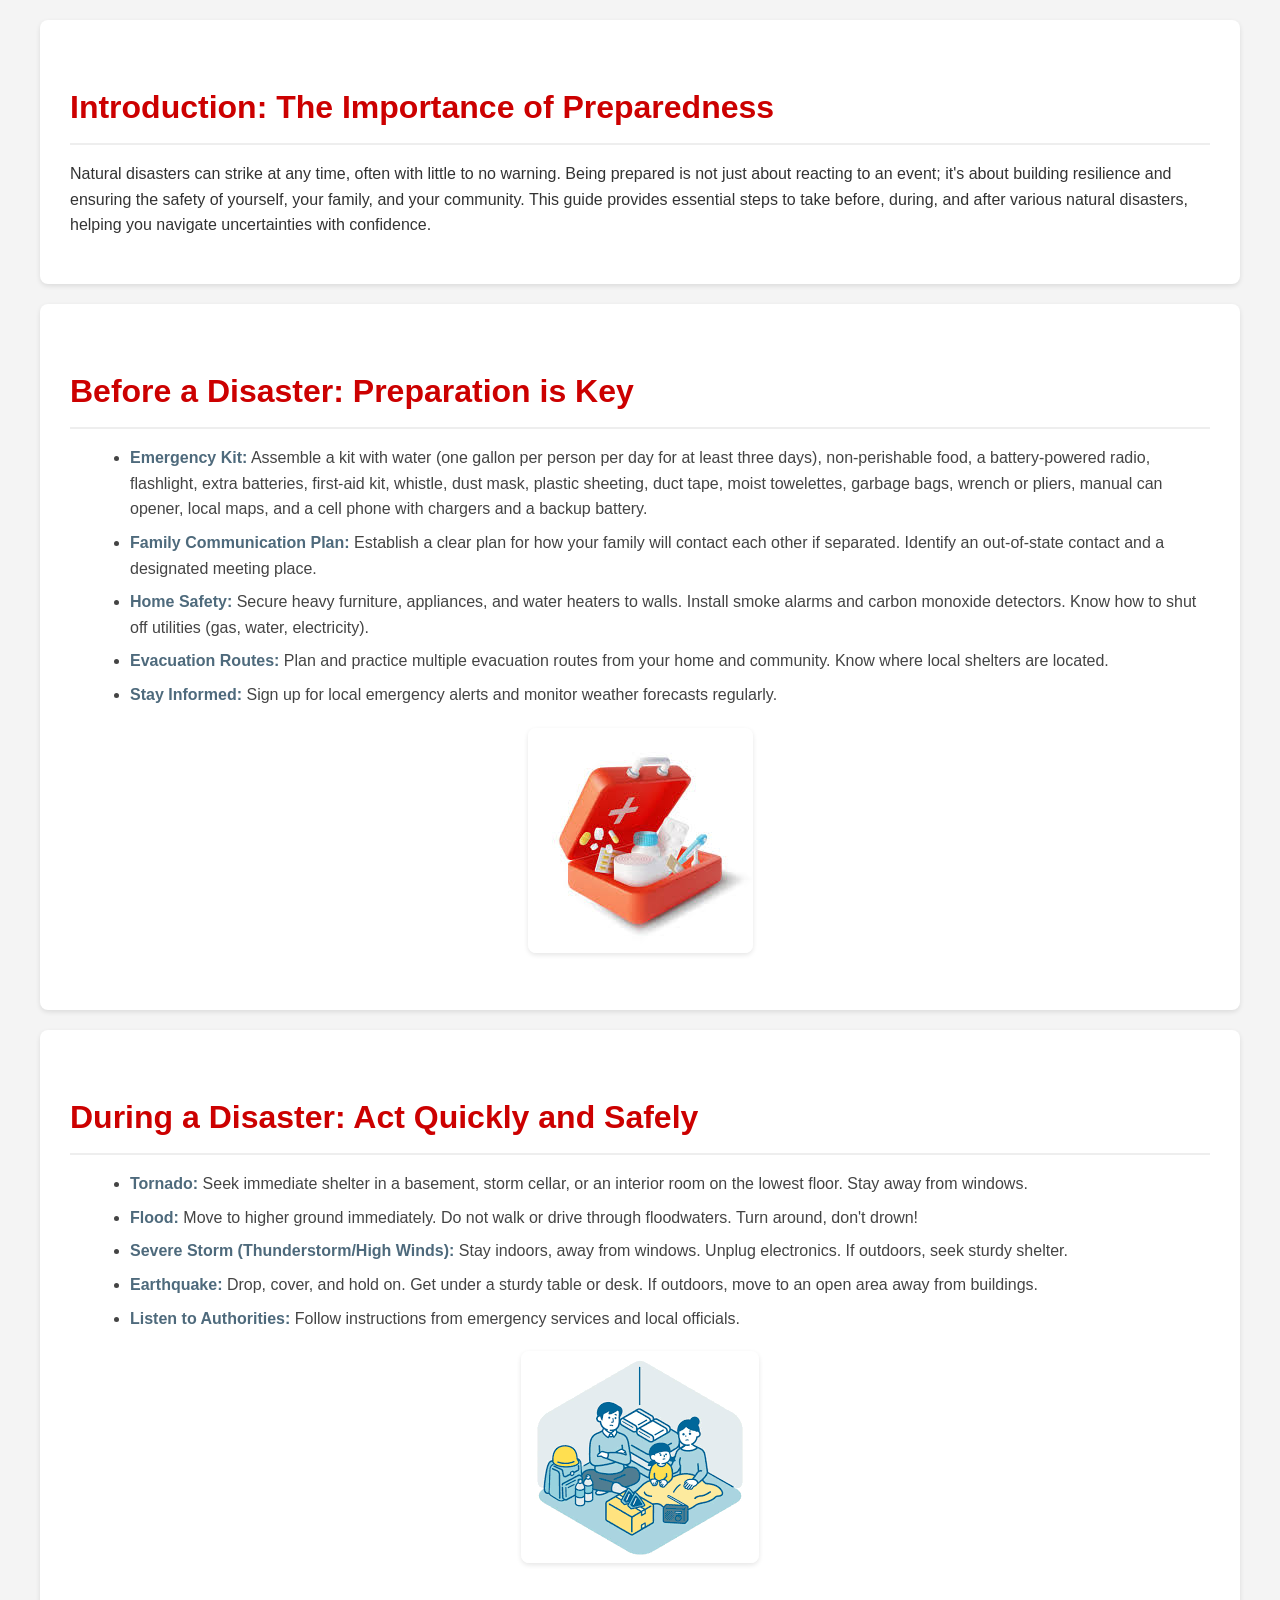
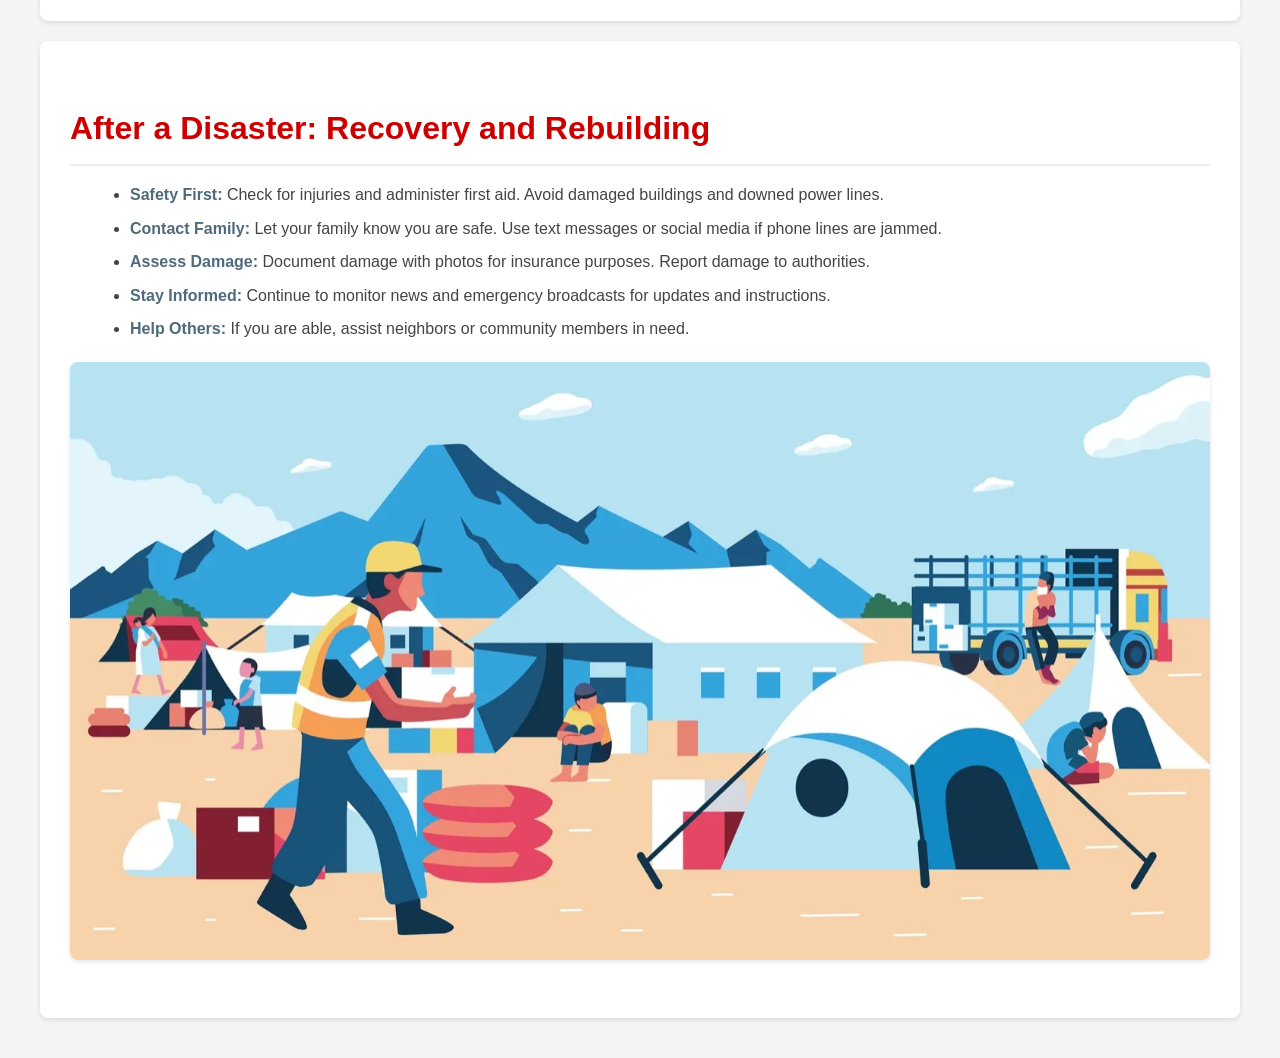
==== before-during-after.html @ 05064acd "Initial commit: Phoenix Project static site" ====
<!DOCTYPE html>
<html lang="en">
<head>
    <meta charset="UTF-8">
    <meta name="viewport" content="width=device-width, initial-scale=1.0">
    <title>Before, During, and After Natural Disasters</title>
    <link rel="stylesheet" href="css/style.css">
</head>
<body>

    <main>
        <section id="introduction" class="content-section">
            <h3>Introduction: The Importance of Preparedness</h3>
            <p>Natural disasters can strike at any time, often with little to no warning. Being prepared is not just about reacting to an event; it's about building resilience and ensuring the safety of yourself, your family, and your community. This guide provides essential steps to take before, during, and after various natural disasters, helping you navigate uncertainties with confidence.</p>
        </section>

        <section id="before-disaster" class="content-section">
            <h3>Before a Disaster: Preparation is Key</h3>
            <ul>
                <li><span class="list-label">Emergency Kit:</span> Assemble a kit with water (one gallon per person per day for at least three days), non-perishable food, a battery-powered radio, flashlight, extra batteries, first-aid kit, whistle, dust mask, plastic sheeting, duct tape, moist towelettes, garbage bags, wrench or pliers, manual can opener, local maps, and a cell phone with chargers and a backup battery.</li>
                <li><span class="list-label">Family Communication Plan:</span> Establish a clear plan for how your family will contact each other if separated. Identify an out-of-state contact and a designated meeting place.</li>
                <li><span class="list-label">Home Safety:</span> Secure heavy furniture, appliances, and water heaters to walls. Install smoke alarms and carbon monoxide detectors. Know how to shut off utilities (gas, water, electricity).</li>
                <li><span class="list-label">Evacuation Routes:</span> Plan and practice multiple evacuation routes from your home and community. Know where local shelters are located.</li>
                <li><span class="list-label">Stay Informed:</span> Sign up for local emergency alerts and monitor weather forecasts regularly.</li>
            </ul>
            <div class="image-container">
                <img src="images/emergency kit.jpeg" alt="Emergency Kit" class="content-image">
            </div>
        </section>

        <section id="during-disaster" class="content-section">
            <h3>During a Disaster: Act Quickly and Safely</h3>
            <ul>
                <li><span class="list-label">Tornado:</span> Seek immediate shelter in a basement, storm cellar, or an interior room on the lowest floor. Stay away from windows.</li>
                <li><span class="list-label">Flood:</span> Move to higher ground immediately. Do not walk or drive through floodwaters. Turn around, don't drown!</li>
                <li><span class="list-label">Severe Storm (Thunderstorm/High Winds):</span> Stay indoors, away from windows. Unplug electronics. If outdoors, seek sturdy shelter.</li>
                <li><span class="list-label">Earthquake:</span> Drop, cover, and hold on. Get under a sturdy table or desk. If outdoors, move to an open area away from buildings.</li>
                <li><span class="list-label">Listen to Authorities:</span> Follow instructions from emergency services and local officials.</li>
            </ul>
            <div class="image-container">
                <img src="images/seeking shelter.png" alt="Seeking Shelter" class="content-image">
            </div>
        </section>

        <section id="after-disaster" class="content-section">
            <h3>After a Disaster: Recovery and Rebuilding</h3>
            <ul>
                <li><span class="list-label">Safety First:</span> Check for injuries and administer first aid. Avoid damaged buildings and downed power lines.</li>
                <li><span class="list-label">Contact Family:</span> Let your family know you are safe. Use text messages or social media if phone lines are jammed.</li>
                <li><span class="list-label">Assess Damage:</span> Document damage with photos for insurance purposes. Report damage to authorities.</li>
                <li><span class="list-label">Stay Informed:</span> Continue to monitor news and emergency broadcasts for updates and instructions.</li>
                <li><span class="list-label">Help Others:</span> If you are able, assist neighbors or community members in need.</li>
            </ul>
            <div class="image-container">
                <img src="images/disaster recovery.webp" alt="Disaster Recovery" class="content-image">
            </div>
        </section>
    </main>

    <script src="js/script.js"></script>
</body>
</html>
---- css/style.css ----
/* General Body Styles */
body {
    font-family: Arial, sans-serif;
    line-height: 1.6;
    margin: 0;
    padding: 0;
    background-color: #f4f4f4;
    color: #333;
}

/* Main Content Styling */
main {
    padding: 20px;
    max-width: 1200px;
    margin: 0 auto;
}

/* Hero Section */
#hero {
    background-color: #e0e0e0;
    text-align: center;
    padding: 40px 20px;
    margin-bottom: 20px;
    border-radius: 8px;
}

#hero h2 {
    color: #E64A19; /* Phoenix Orange */
    margin-bottom: 10px;
    font-size: 2.5em;
}

#hero p {
    font-size: 1.2em;
    color: #555;
}

/* Page Overview Cards */
#pages-overview {
    display: grid;
    grid-template-columns: repeat(auto-fit, minmax(280px, 1fr));
    gap: 20px;
    padding: 20px 0;
}

.page-card {
    background-color: #fff;
    padding: 30px;
    border-radius: 8px;
    box-shadow: 0 2px 5px rgba(0,0,0,0.1);
    text-align: center;
    display: flex;
    flex-direction: column;
    justify-content: space-between;
}

.page-card h3 {
    color: #E64A19; /* Phoenix Orange */
    margin-bottom: 15px;
    font-size: 1.8em;
}

.page-card p {
    color: #666;
    font-size: 1em;
    margin-bottom: 20px;
    flex-grow: 1;
}

.page-card .button-green {
    display: inline-block;
    background-color: #006633; /* Accent Green */
    color: white;
    padding: 10px 20px;
    border-radius: 5px;
    text-decoration: none;
    font-weight: bold;
    transition: background-color 0.3s ease;
}

.page-card .button-green:hover {
    background-color: #004d26;
}

/* Content Section Styling (for other pages) */
.content-section {
    background-color: #fff;
    padding: 30px;
    margin-bottom: 20px;
    border-radius: 8px;
    box-shadow: 0 2px 5px rgba(0,0,0,0.1);
}

.content-section h3 {
    color: #CC0000; /* Accent Red */
    margin-bottom: 15px;
    font-size: 2em;
    border-bottom: 2px solid #eee;
    padding-bottom: 10px;
}

.content-section ul {
    list-style-type: disc;
    margin-left: 20px;
    margin-bottom: 15px;
}

.content-section li {
    margin-bottom: 8px;
    color: #444;
}

.image-container {
    text-align: center;
    margin: 20px 0;
}

.content-image {
    max-width: 100%;
    height: auto;
    border-radius: 8px;
    box-shadow: 0 2px 5px rgba(0,0,0,0.1);
}

/* Status Page Specific Styles */
.status-item {
    background-color: #f9f9f9;
    border: 1px solid #ddd;
    padding: 20px;
    margin-bottom: 15px;
    border-radius: 8px;
}

.status-item h4 {
    color: #222222; /* Primary Dark */
    margin-top: 0;
    margin-bottom: 10px;
    font-size: 1.5em;
}

.status-item p {
    margin-bottom: 5px;
}

.status-item a {
    color: #006633; /* Accent Green */
    text-decoration: none;
}

.status-item a:hover {
    text-decoration: underline;
}

.status-indicator {
    display: inline-block;
    padding: 5px 10px;
    border-radius: 5px;
    font-weight: bold;
    color: white;
    margin-left: 10px;
}

.status-indicator.warning {
    background-color: #E64A19; /* Phoenix Orange */
}

.status-indicator.info {
    background-color: #4E6A7C; /* Secondary Blue-Grey */
}

.status-indicator.success {
    background-color: #006633; /* Accent Green */
}

.live-weather {
    display: grid;
    grid-template-columns: 1fr auto;
    align-items: center;
    gap: 10px;
    margin-bottom: 10px;
}

.live-weather-row {
    display: contents;
}

.live-weather-main {
    display: flex;
    align-items: baseline;
    gap: 12px;
    justify-content: start;
}

.live-weather-location {
    font-weight: bold;
}

.live-weather-temp {
    font-size: 1.6em;
    color: #E64A19;
}

.live-weather-desc {
    color: #555;
}

.live-weather-extra {
    display: flex;
    gap: 12px;
    justify-self: start;
}

.live-weather-icon {
    width: 64px;
    height: 64px;
}

.content-image-small {
    max-width: 50%;
    height: auto;
    border-radius: 8px;
    box-shadow: 0 2px 5px rgba(0,0,0,0.1);
    margin-top: 10px;
}

.no-alerts {
    color: #006633; /* Accent Green */
    font-weight: bold;
}

.last-updated {
    font-size: 0.9em;
    color: #777;
    text-align: right;
    margin-top: 20px;
}

/* Basic Supplies Page Specific Styles */
.list-label {
    font-weight: bold;
    color: #4E6A7C; /* Secondary Blue-Grey */
}

/* Home Button Styles */
.home-button-container {
    text-align: center;
    margin-top: 20px;
    margin-bottom: 20px;
}

.home-button {
    display: inline-block;
    background-color: #4CAF50; /* Green */
    color: white;
    padding: 10px 20px;
    border-radius: 5px;
    text-decoration: none;
    font-weight: bold;
    transition: background-color 0.3s ease;
}

.home-button:hover {
    background-color: #45a049;
}

/* Responsive Adjustments */
@media (max-width: 768px) {
    #hero h2 {
        font-size: 2em;
    }

    #hero p {
        font-size: 1em;
    }

    #pages-overview {
        grid-template-columns: 1fr;
    }

    .page-card {
        padding: 20px;
    }

    .page-card h3 {
        font-size: 1.5em;
    }

    .content-section h3 {
        font-size: 1.5em;
    }

    .status-item h4 {
        font-size: 1.2em;
    }

    .content-image-small {
        max-width: 80%;
    }
}
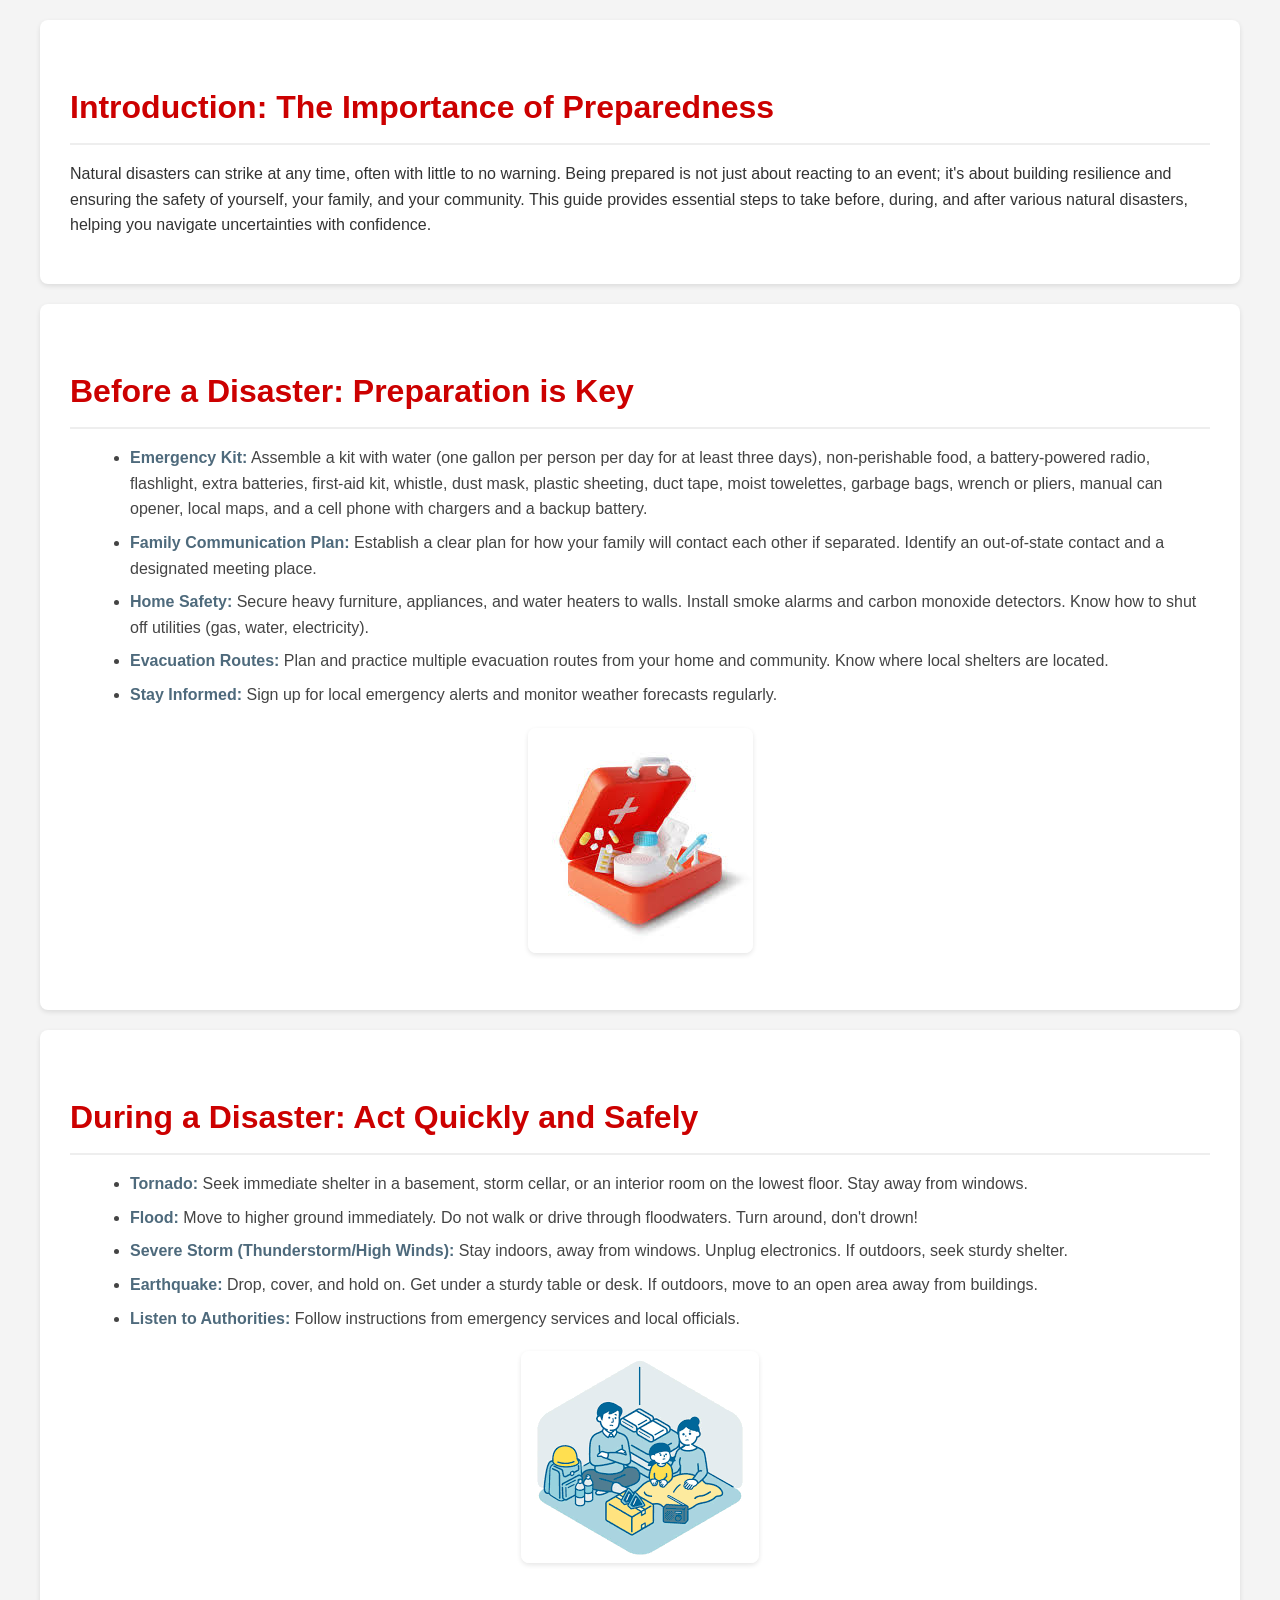
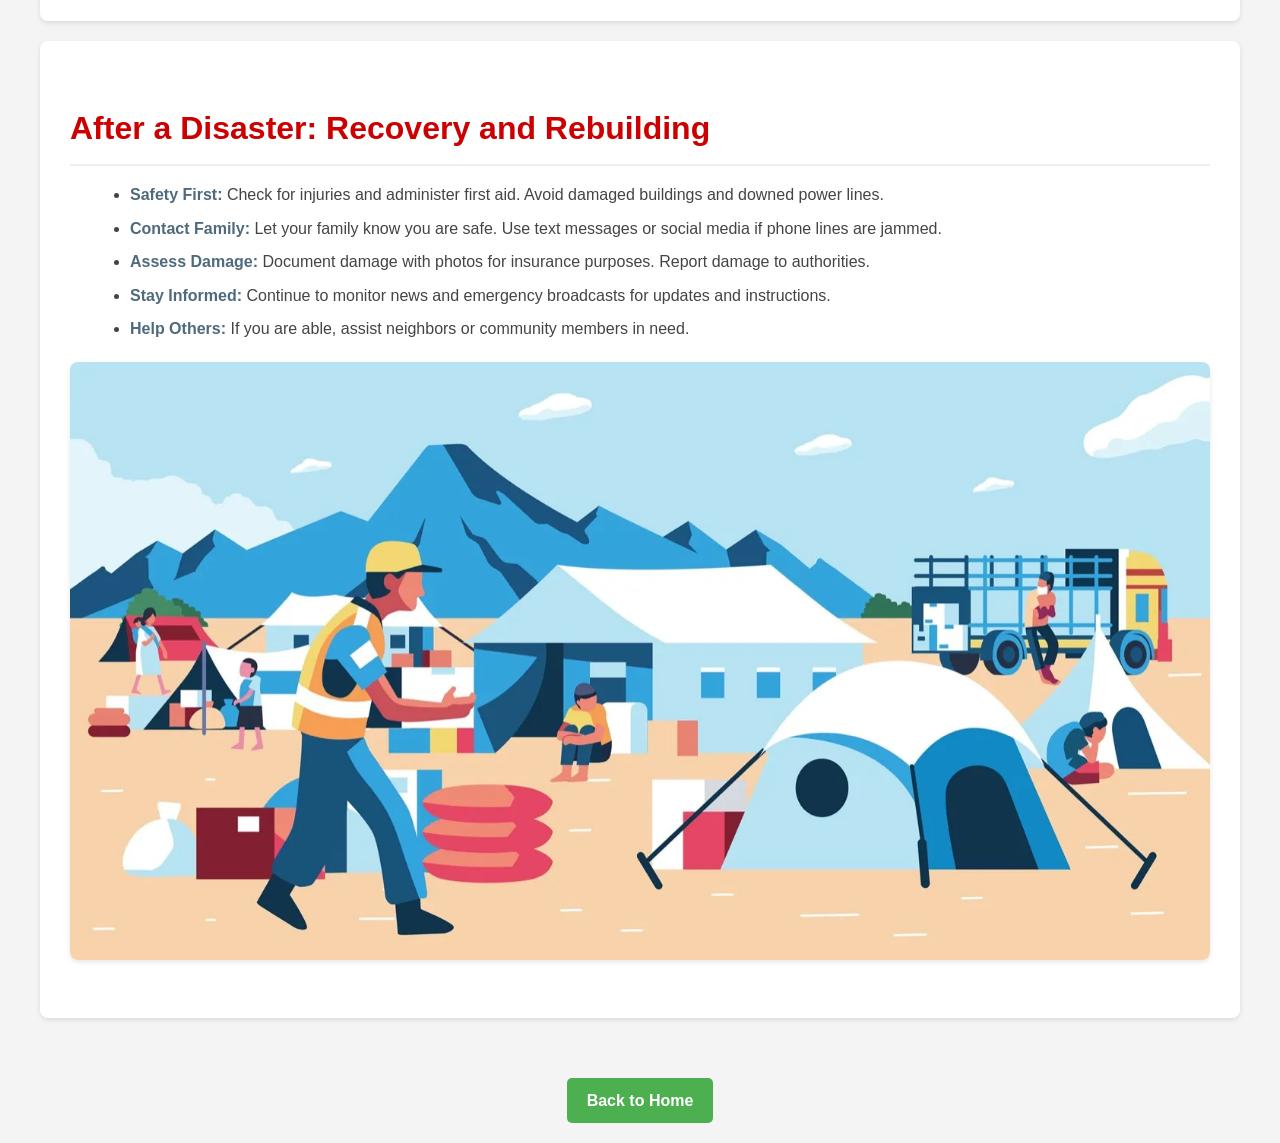
==== commit 962cad37: "Add Back to Home button across pages; update Status page widget section; cleanup" ====
--- a/before-during-after.html
+++ b/before-during-after.html
@@ -58,5 +58,8 @@
     </main>
 
     <script src="js/script.js"></script>
+    <div class="home-button-container">
+        <a href="http://localhost:8000/" class="home-button">Back to Home</a>
+    </div>
 </body>
 </html>
